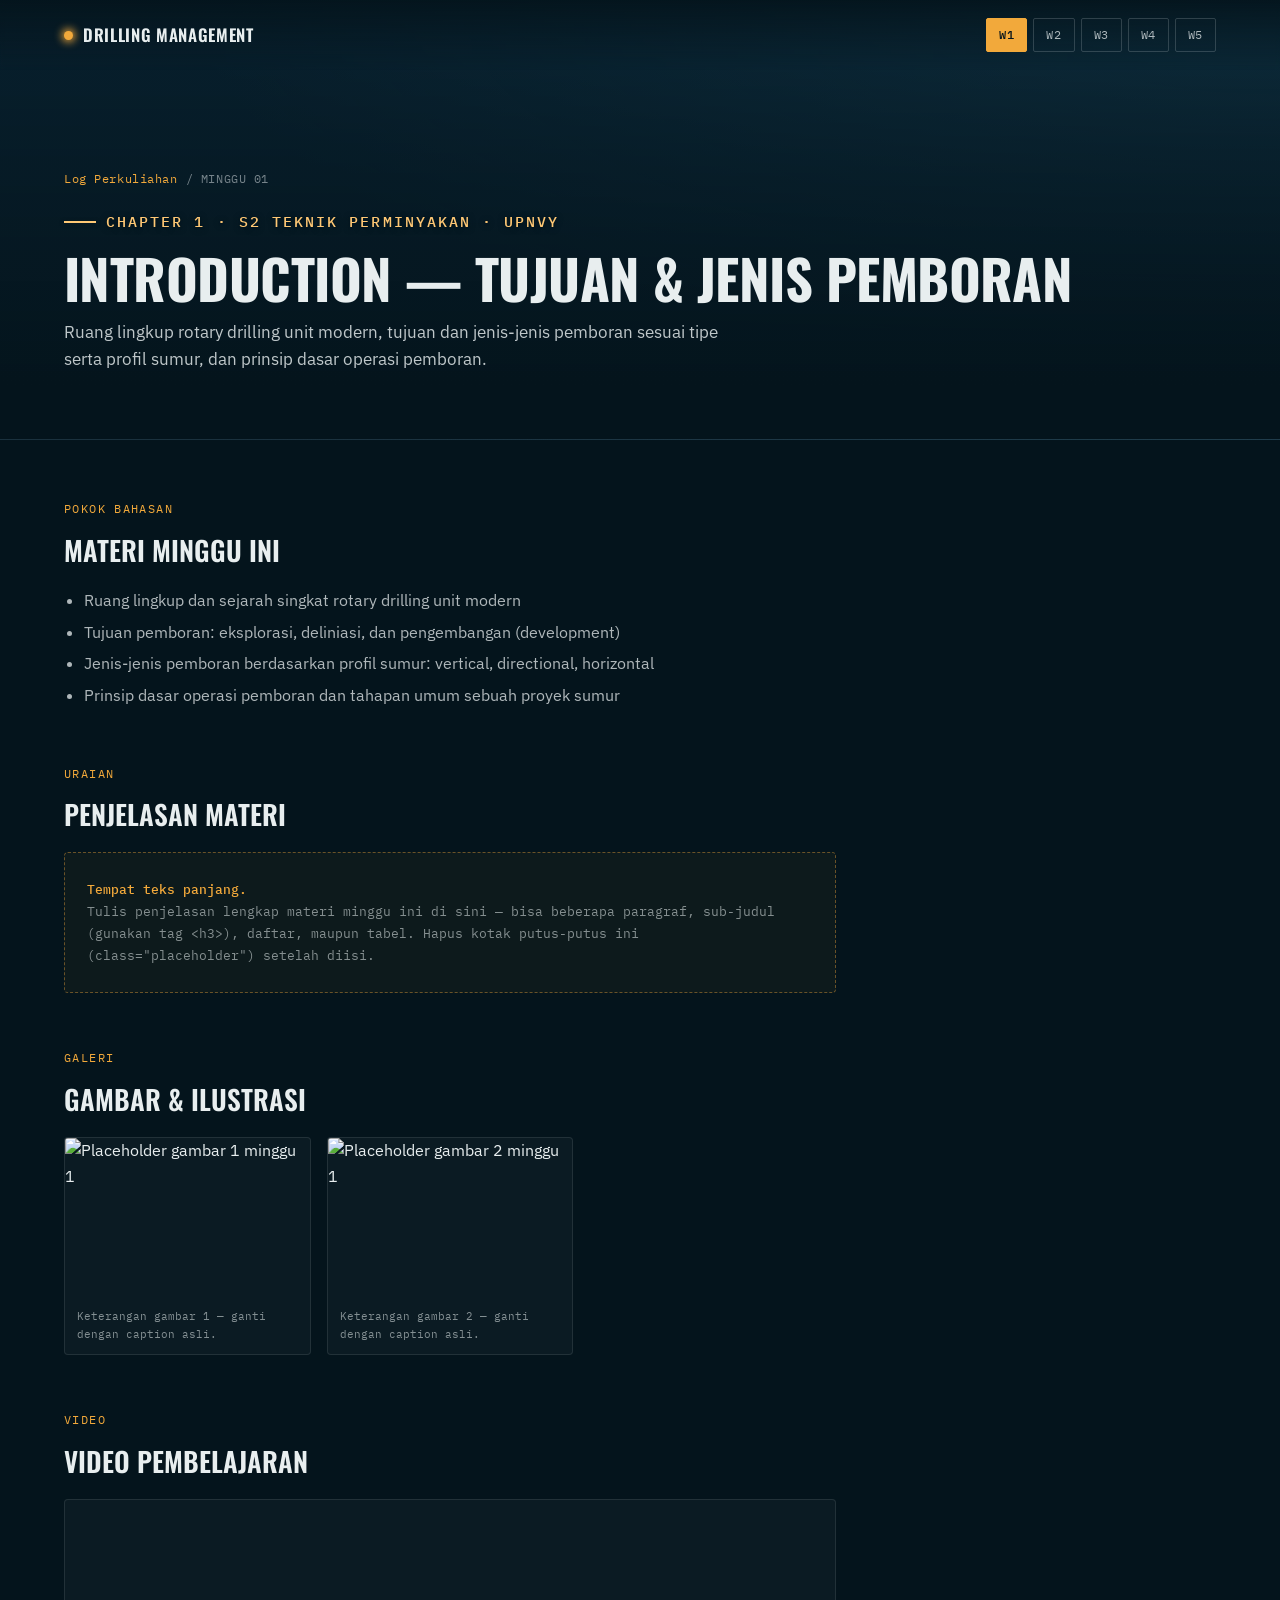
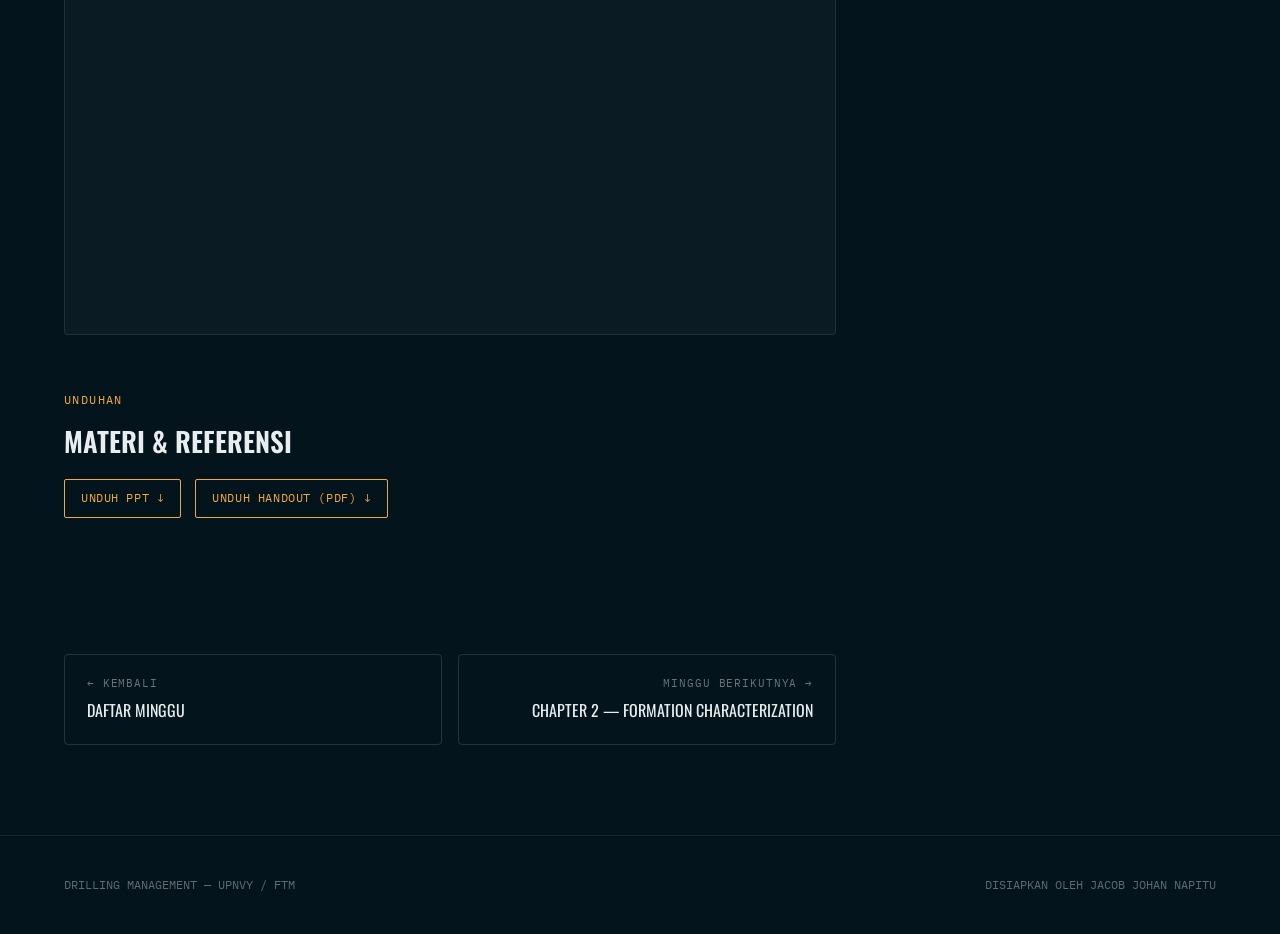
==== week1.html @ b5807e6e "Add files via upload" ====
<!DOCTYPE html>
<html lang="id">
<head>
<meta charset="UTF-8">
<meta name="viewport" content="width=device-width, initial-scale=1.0">
<title>Minggu 01 — Introduction — Tujuan &amp; Jenis Pemboran | Drilling Management UPNVY</title>
<link rel="stylesheet" href="styles.css">
<link rel="preconnect" href="https://fonts.googleapis.com">
<link href="https://fonts.googleapis.com/css2?family=Oswald:wght@400;500;600;700&family=IBM+Plex+Sans:wght@400;500;600&family=IBM+Plex+Mono:wght@400;500&display=swap" rel="stylesheet">
</head>
<body>

<header>
  <div class="brand"><a href="index.html"><span class="dot"></span>DRILLING MANAGEMENT</a></div>
  <nav class="weeks" id="weekNav">
    <a href="week1.html" class="active">W1</a>
    <a href="week2.html">W2</a>
    <a href="week3.html">W3</a>
    <a href="week4.html">W4</a>
    <a href="week5.html">W5</a>
  </nav>
</header>

<section class="page-hero">
  <div class="breadcrumb"><a href="index.html">Log Perkuliahan</a> / MINGGU 01</div>
  <div class="eyebrow">Chapter 1 · S2 Teknik Perminyakan · UPNVY</div>
  <h1>Introduction — Tujuan &amp; Jenis Pemboran</h1>
  <p class="hero-sub">Ruang lingkup rotary drilling unit modern, tujuan dan jenis-jenis pemboran sesuai tipe serta profil sumur, dan prinsip dasar operasi pemboran.</p>
</section>

<section class="content">

  <div class="content-block">
    <div class="section-label">Pokok Bahasan</div>
    <h2>Materi Minggu Ini</h2>
    <ul>
      <li>Ruang lingkup dan sejarah singkat rotary drilling unit modern</li>
      <li>Tujuan pemboran: eksplorasi, deliniasi, dan pengembangan (development)</li>
      <li>Jenis-jenis pemboran berdasarkan profil sumur: vertical, directional, horizontal</li>
      <li>Prinsip dasar operasi pemboran dan tahapan umum sebuah proyek sumur</li>
    </ul>
  </div>

  <div class="content-block">
    <div class="section-label">Uraian</div>
    <h2>Penjelasan Materi</h2>
    <!-- Ganti isi placeholder di bawah ini dengan teks penjelasan lengkap untuk minggu 1 -->
    <div class="placeholder">
      <strong>Tempat teks panjang.</strong><br>
      Tulis penjelasan lengkap materi minggu ini di sini — bisa beberapa paragraf,
      sub-judul (gunakan tag &lt;h3&gt;), daftar, maupun tabel. Hapus kotak putus-putus ini
      (class="placeholder") setelah diisi.
    </div>
  </div>

  <div class="content-block">
    <div class="section-label">Galeri</div>
    <h2>Gambar &amp; Ilustrasi</h2>
    <!-- Duplikat blok <figure> untuk menambah gambar. Ganti src dan figcaption. -->
    <div class="gallery">
      <figure>
        <img src="https://via.placeholder.com/600x400/0B2A3D/E8EEEF?text=Gambar+1" alt="Placeholder gambar 1 minggu 1">
        <figcaption>Keterangan gambar 1 — ganti dengan caption asli.</figcaption>
      </figure>
      <figure>
        <img src="https://via.placeholder.com/600x400/0B2A3D/E8EEEF?text=Gambar+2" alt="Placeholder gambar 2 minggu 1">
        <figcaption>Keterangan gambar 2 — ganti dengan caption asli.</figcaption>
      </figure>
    </div>
  </div>

  <div class="content-block">
    <div class="section-label">Video</div>
    <h2>Video Pembelajaran</h2>
    <!-- Ganti src di bawah dengan tautan embed YouTube/Vimeo untuk minggu 1 -->
    <div class="video-frame">
      <iframe src="about:blank" title="Video minggu 1" allowfullscreen></iframe>
    </div>
  </div>

  <div class="content-block">
    <div class="section-label">Unduhan</div>
    <h2>Materi &amp; Referensi</h2>
    <!-- Ganti href="#" dengan tautan file PPT/PDF asli, misal ke folder /slides/week1.pptx -->
    <div class="downloads">
      <a class="ppt-btn" href="#">UNDUH PPT ↓</a>
      <a class="ppt-btn" href="#">UNDUH HANDOUT (PDF) ↓</a>
    </div>
  </div>

</section>

<div class="page-nav">
  <a href="index.html" class="prev">
    <div class="dir">← KEMBALI</div>
    <div class="ttl">Daftar Minggu</div>
  </a>
  <a href="week2.html" class="next">
    <div class="dir">MINGGU BERIKUTNYA →</div>
    <div class="ttl">Chapter 2 — Formation Characterization</div>
  </a>
</div>

<footer>
  <div>DRILLING MANAGEMENT — UPNVY / FTM</div>
  <div>DISIAPKAN OLEH JACOB JOHAN NAPITU</div>
</footer>

</body>
</html>
---- styles.css ----
/* ============================================================
   DRILLING MANAGEMENT — Shared Stylesheet
   Dipakai oleh index.html dan semua week*.html
   ============================================================ */

:root{
  --abyss:#04141C;
  --deep:#0B2A3D;
  --steel:#1D4E5F;
  --foam:#E8EEEF;
  --amber:#F2A93B;
  --rust:#C1502E;
  --font-display:'Oswald', sans-serif;
  --font-body:'IBM Plex Sans', sans-serif;
  --font-mono:'IBM Plex Mono', monospace;
}

*{margin:0;padding:0;box-sizing:border-box;}
html{scroll-behavior:smooth;}
body{
  background:var(--abyss);
  color:var(--foam);
  font-family:var(--font-body);
  line-height:1.6;
}
a{color:inherit;text-decoration:none;}
img{max-width:100%;display:block;}

/* ===== NAV ===== */
header{
  position:fixed;top:0;left:0;right:0;z-index:100;
  display:flex;align-items:center;justify-content:space-between;
  padding:18px 5vw;
  background:linear-gradient(180deg, rgba(4,20,28,0.92), rgba(4,20,28,0));
  backdrop-filter:blur(2px);
  gap:16px;flex-wrap:wrap;
}
.brand{
  font-family:var(--font-display);
  font-weight:600;
  letter-spacing:0.04em;
  font-size:1.05rem;
  display:flex;align-items:center;gap:10px;
}
.brand a{display:flex;align-items:center;gap:10px;}
.brand .dot{
  width:9px;height:9px;border-radius:50%;
  background:var(--amber);
  box-shadow:0 0 8px 2px var(--amber);
  animation:pulse-dot 2.4s ease-in-out infinite;
}
nav.weeks{display:flex;gap:6px;flex-wrap:wrap;}
nav.weeks a{
  position:relative;
  font-family:var(--font-mono);
  font-size:0.72rem;
  letter-spacing:0.05em;
  padding:7px 12px;
  border:1px solid rgba(232,238,239,0.18);
  border-radius:2px;
  color:rgba(232,238,239,0.75);
  transition:all .2s ease;
}
nav.weeks a:hover{
  border-color:var(--amber);
  color:var(--amber);
  background:rgba(242,169,59,0.08);
}
nav.weeks a.active{
  border-color:var(--amber);
  color:var(--abyss);
  background:var(--amber);
  font-weight:500;
}

@keyframes pulse-dot{
  0%,100%{opacity:.35;transform:scale(0.85);}
  50%{opacity:1;transform:scale(1.15);}
}

/* ===== HERO (index) ===== */
.hero{
  position:relative;
  height:100vh;
  min-height:640px;
  display:flex;
  flex-direction:column;
  justify-content:flex-end;
  overflow:hidden;
}
.hero-photo{
  position:absolute;inset:0;
  background-image:
    linear-gradient(180deg, rgba(4,20,28,0.45) 0%, rgba(4,20,28,0.25) 45%, rgba(4,20,28,0.92) 100%),
    url('https://images.unsplash.com/photo-1690508313456-bf8c851e8319?fm=jpg&q=80&w=2400&auto=format&fit=crop');
  background-size:cover;
  background-position:center 62%;
  filter:saturate(0.9) contrast(1.05);
}
.hero-content{
  position:relative;z-index:2;
  padding:0 5vw 92px;
  max-width:820px;
}
.eyebrow{
  font-family:var(--font-mono);
  font-weight:500;
  font-size:0.92rem;
  letter-spacing:0.14em;
  color:#FFC875;
  text-shadow:0 1px 6px rgba(4,20,28,0.9), 0 1px 2px rgba(4,20,28,1);
  text-transform:uppercase;
  margin-bottom:20px;
  display:flex;align-items:center;gap:10px;
}
.eyebrow::before{content:'';width:32px;height:2px;background:#FFC875;box-shadow:0 1px 4px rgba(4,20,28,0.9);}
h1{
  font-family:var(--font-display);
  font-weight:700;
  font-size:clamp(2.4rem, 6vw, 4.6rem);
  line-height:1.02;
  letter-spacing:-0.01em;
  text-transform:uppercase;
  margin-bottom:20px;
}
h1 span{color:var(--amber);}
.hero-sub{
  font-size:1.05rem;
  color:rgba(232,238,239,0.82);
  max-width:560px;
  margin-bottom:6px;
}
.hero-meta{
  margin-top:28px;
  font-family:var(--font-mono);
  font-size:0.76rem;
  color:rgba(232,238,239,0.6);
  letter-spacing:0.03em;
}

/* ===== ANIMATED WAVES ===== */
.wave-wrap{
  position:absolute;bottom:0;left:0;width:100%;height:110px;
  z-index:1;overflow:hidden;
}
.wave-layer{
  position:absolute;left:0;width:100%;height:100%;
  background-repeat:repeat-x;
  background-size:800px 100%;
}
.wave-1{
  bottom:0;
  background-image:url("data:image/svg+xml,%3Csvg xmlns='http://www.w3.org/2000/svg' viewBox='0 0 800 110'%3E%3Cpath d='M0,55 C100,20 200,90 400,55 C600,20 700,90 800,55 L800,110 L0,110 Z' fill='%230B2A3D'/%3E%3C/svg%3E");
  opacity:0.88;
  animation:wave-scroll-l 16s linear infinite;
}
.wave-2{
  bottom:-14px;
  background-image:url("data:image/svg+xml,%3Csvg xmlns='http://www.w3.org/2000/svg' viewBox='0 0 800 90' %3E%3Cpath d='M0,45 C120,15 220,75 400,45 C580,15 680,75 800,45 L800,90 L0,90 Z' fill='%2304141C'/%3E%3C/svg%3E");
  opacity:0.95;
  animation:wave-scroll-r 24s linear infinite;
}
@keyframes wave-scroll-l{
  from{background-position-x:0;}
  to{background-position-x:-800px;}
}
@keyframes wave-scroll-r{
  from{background-position-x:0;}
  to{background-position-x:800px;}
}

/* ===== SECTION: INTRO ===== */
.intro{
  padding:90px 5vw 60px;
  max-width:900px;
  border-bottom:1px solid rgba(232,238,239,0.08);
}
.section-label{
  font-family:var(--font-mono);
  font-size:0.72rem;
  letter-spacing:0.12em;
  color:var(--amber);
  text-transform:uppercase;
  margin-bottom:14px;
}
.intro h2{
  font-family:var(--font-display);
  font-size:clamp(1.6rem,3vw,2.2rem);
  text-transform:uppercase;
  margin-bottom:18px;
  font-weight:600;
}
.intro p{color:rgba(232,238,239,0.75);max-width:680px;}
.lecturer{
  margin-top:26px;
  font-family:var(--font-mono);
  font-size:0.8rem;
  color:rgba(232,238,239,0.6);
}

/* ===== WEEK MENU (index) ===== */
.log{
  padding:60px 5vw 100px;
}
.log-header{
  display:flex;justify-content:space-between;align-items:baseline;
  margin-bottom:36px;flex-wrap:wrap;gap:10px;
}
.log-header h2{
  font-family:var(--font-display);
  font-size:clamp(1.6rem,3vw,2.2rem);
  text-transform:uppercase;
}
.entry{
  display:grid;
  grid-template-columns:110px 1fr auto;
  gap:28px;
  align-items:start;
  padding:28px 0;
  border-top:1px solid rgba(232,238,239,0.1);
  transition:background .2s ease;
}
.entry:hover{background:rgba(29,78,95,0.12);}
.entry:last-child{border-bottom:1px solid rgba(232,238,239,0.1);}
.entry-week{
  font-family:var(--font-mono);
  font-size:0.85rem;
  color:var(--amber);
  letter-spacing:0.05em;
  padding-top:4px;
}
.entry-week small{
  display:block;
  color:rgba(232,238,239,0.45);
  font-size:0.68rem;
  margin-top:4px;
}
.entry-body h3{
  font-family:var(--font-display);
  font-weight:500;
  font-size:1.25rem;
  text-transform:uppercase;
  margin-bottom:8px;
  letter-spacing:0.01em;
}
.entry-body p{
  color:rgba(232,238,239,0.65);
  font-size:0.92rem;
  max-width:560px;
}
.entry-action{
  display:flex;align-items:center;padding-top:4px;
}
.ppt-btn, .open-btn{
  font-family:var(--font-mono);
  font-size:0.72rem;
  letter-spacing:0.05em;
  padding:9px 16px;
  border:1px solid var(--amber);
  color:var(--amber);
  border-radius:2px;
  white-space:nowrap;
  transition:all .2s ease;
  display:inline-block;
}
.ppt-btn:hover, .open-btn:hover{background:var(--amber);color:var(--abyss);}

/* ===== WEEK PAGE ===== */
.page-hero{
  position:relative;
  padding:170px 5vw 60px;
  border-bottom:1px solid rgba(232,238,239,0.08);
  background:
    linear-gradient(180deg, rgba(11,42,61,0.55), rgba(4,20,28,1) 88%),
    radial-gradient(ellipse at top right, rgba(29,78,95,0.5), transparent 60%);
}
.breadcrumb{
  font-family:var(--font-mono);
  font-size:0.72rem;
  letter-spacing:0.05em;
  color:rgba(232,238,239,0.5);
  margin-bottom:22px;
  display:flex;align-items:center;gap:8px;
}
.breadcrumb a{color:var(--amber);}
.breadcrumb a:hover{text-decoration:underline;}
.page-hero .eyebrow{margin-bottom:16px;}
.page-hero h1{font-size:clamp(2rem,5vw,3.4rem);margin-bottom:14px;}
.page-hero .hero-sub{max-width:680px;}

.content{
  padding:60px 5vw 40px;
  max-width:900px;
}
.content-block{
  margin-bottom:56px;
}
.content-block .section-label{margin-bottom:10px;}
.content-block h2{
  font-family:var(--font-display);
  font-size:clamp(1.3rem,2.4vw,1.7rem);
  text-transform:uppercase;
  font-weight:600;
  margin-bottom:16px;
}
.content-block p{
  color:rgba(232,238,239,0.75);
  max-width:700px;
  margin-bottom:14px;
}
.content-block ul{
  color:rgba(232,238,239,0.75);
  max-width:700px;
  padding-left:20px;
  margin-bottom:14px;
}
.content-block li{margin-bottom:6px;}

/* Placeholder box: menandai tempat konten tambahan (teks, gambar, video) akan diisi */
.placeholder{
  border:1px dashed rgba(242,169,59,0.4);
  border-radius:4px;
  padding:26px 22px;
  background:rgba(242,169,59,0.04);
  color:rgba(232,238,239,0.55);
  font-family:var(--font-mono);
  font-size:0.8rem;
  line-height:1.7;
}
.placeholder strong{color:var(--amber);font-weight:500;}

.gallery{
  display:grid;
  grid-template-columns:repeat(auto-fill, minmax(220px, 1fr));
  gap:16px;
}
.gallery figure{
  border:1px solid rgba(232,238,239,0.1);
  border-radius:4px;
  overflow:hidden;
  background:rgba(232,238,239,0.03);
}
.gallery img{width:100%;height:160px;object-fit:cover;}
.gallery figcaption{
  padding:10px 12px;
  font-family:var(--font-mono);
  font-size:0.7rem;
  color:rgba(232,238,239,0.55);
}

.video-frame{
  position:relative;width:100%;padding-top:56.25%;
  border:1px solid rgba(232,238,239,0.1);border-radius:4px;overflow:hidden;
  background:rgba(232,238,239,0.03);
}
.video-frame iframe{
  position:absolute;inset:0;width:100%;height:100%;border:0;
}

.downloads{display:flex;gap:14px;flex-wrap:wrap;}

/* ===== PAGE NAV (prev/next) ===== */
.page-nav{
  display:flex;justify-content:space-between;align-items:stretch;
  gap:16px;flex-wrap:wrap;
  padding:40px 5vw 90px;
  max-width:900px;
}
.page-nav a{
  flex:1;min-width:220px;
  border:1px solid rgba(232,238,239,0.14);
  border-radius:4px;
  padding:20px 22px;
  transition:all .2s ease;
}
.page-nav a:hover{border-color:var(--amber);background:rgba(242,169,59,0.06);}
.page-nav .dir{
  font-family:var(--font-mono);
  font-size:0.68rem;
  letter-spacing:0.08em;
  color:rgba(232,238,239,0.45);
  margin-bottom:6px;
}
.page-nav .ttl{
  font-family:var(--font-display);
  font-size:1rem;
  text-transform:uppercase;
  color:var(--foam);
}
.page-nav .next{text-align:right;}

/* ===== FOOTER ===== */
footer{
  padding:40px 5vw;
  border-top:1px solid rgba(232,238,239,0.08);
  font-family:var(--font-mono);
  font-size:0.72rem;
  color:rgba(232,238,239,0.4);
  display:flex;justify-content:space-between;flex-wrap:wrap;gap:10px;
}

@media (max-width:720px){
  .entry{grid-template-columns:1fr;gap:10px;}
  .entry-action{justify-content:flex-start;}
  nav.weeks{display:none;}
  .page-nav .next{text-align:left;}
}

@media (prefers-reduced-motion: reduce){
  .wave-1,.wave-2,.brand .dot{animation:none !important;}
}
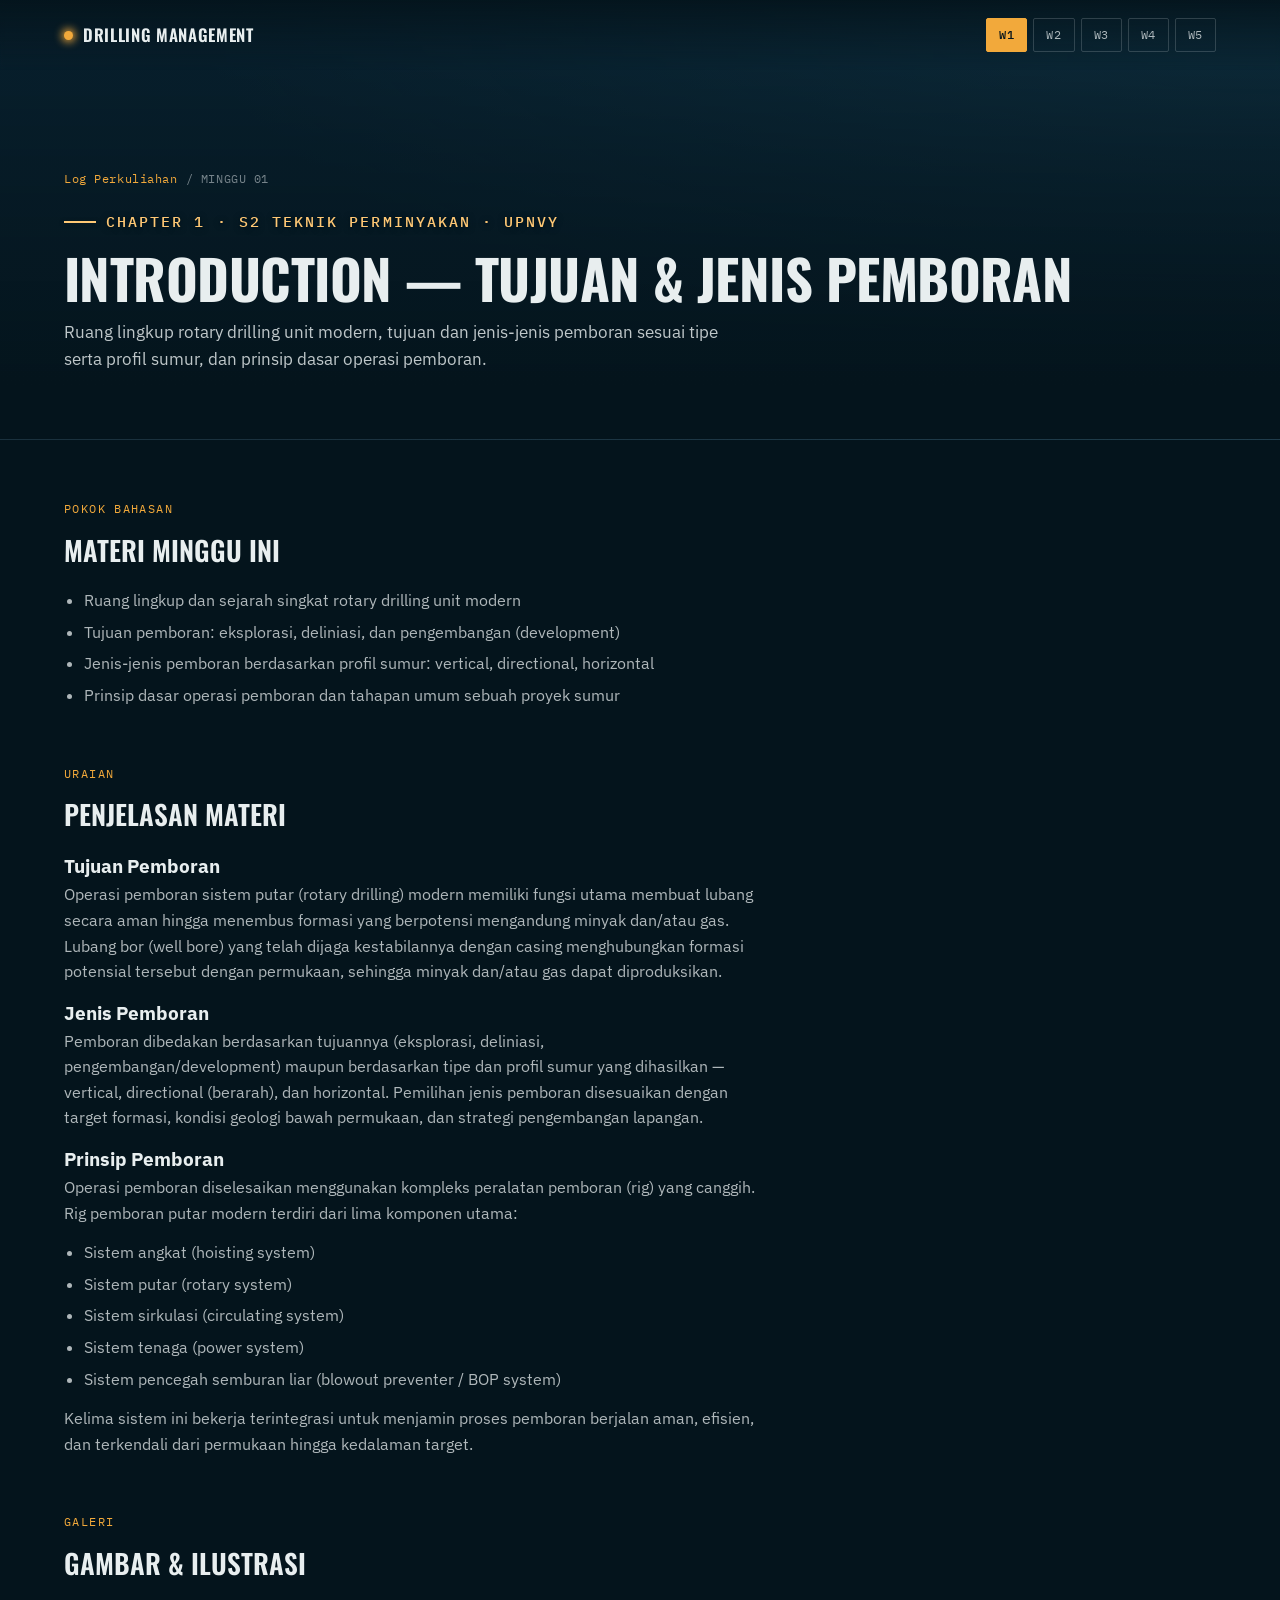
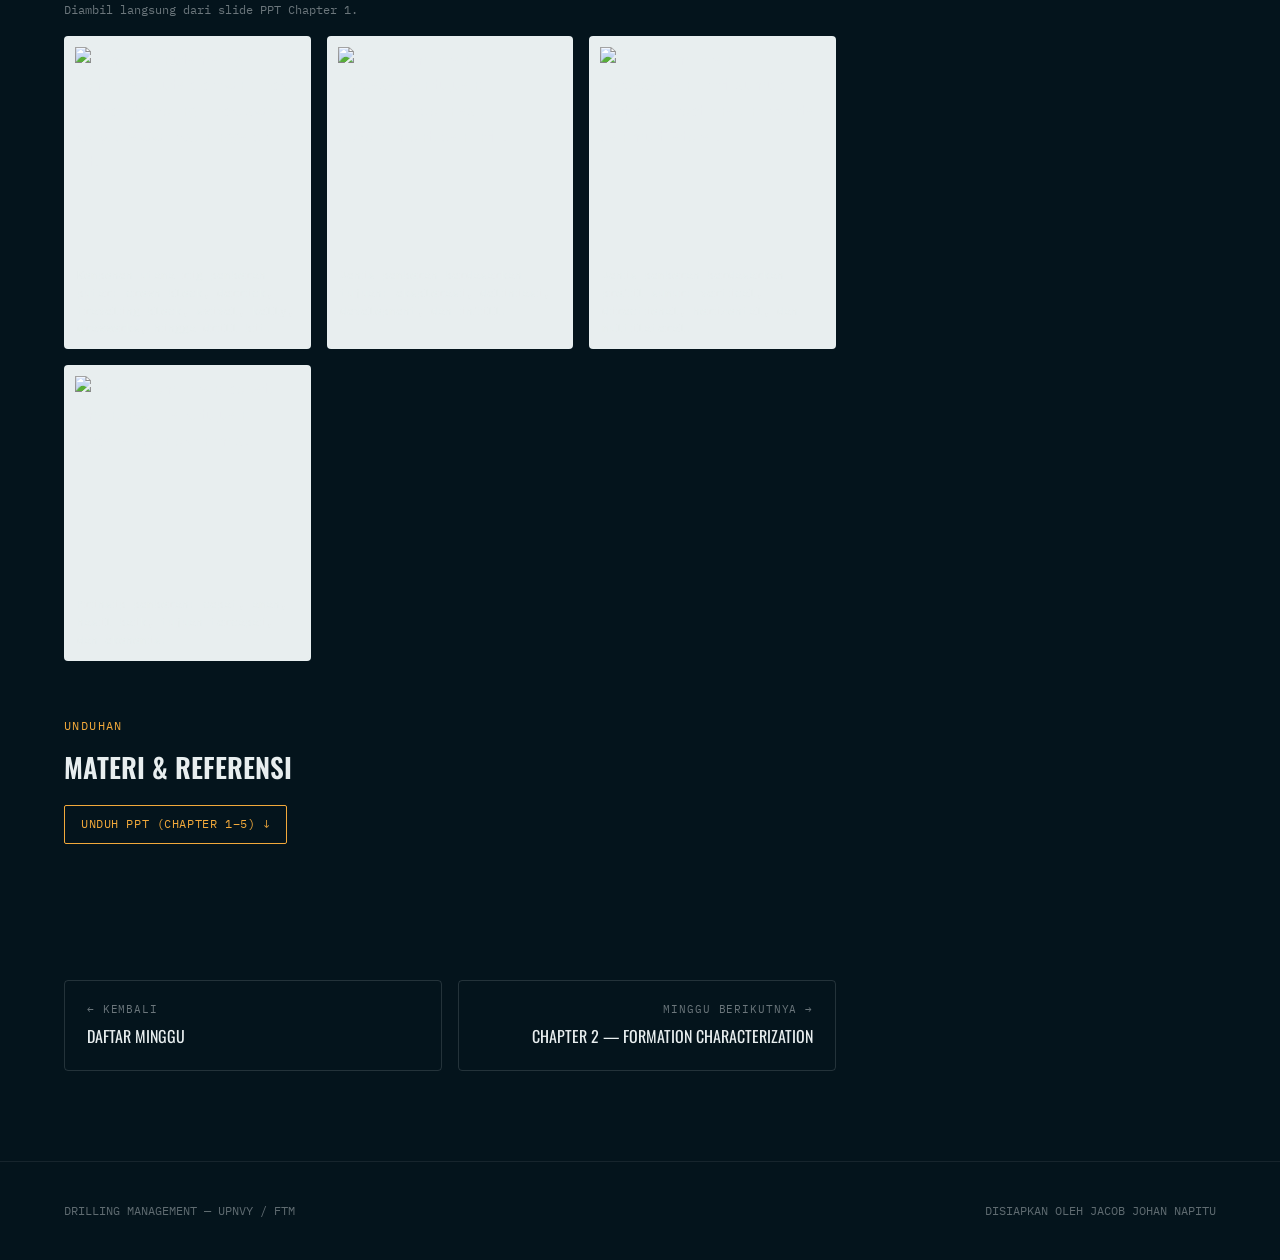
==== commit 27199e4a: "Add files via upload" ====
--- a/week1.html
+++ b/week1.html
@@ -44,47 +44,53 @@
   <div class="content-block">
     <div class="section-label">Uraian</div>
     <h2>Penjelasan Materi</h2>
-    <!-- Ganti isi placeholder di bawah ini dengan teks penjelasan lengkap untuk minggu 1 -->
-    <div class="placeholder">
-      <strong>Tempat teks panjang.</strong><br>
-      Tulis penjelasan lengkap materi minggu ini di sini — bisa beberapa paragraf,
-      sub-judul (gunakan tag &lt;h3&gt;), daftar, maupun tabel. Hapus kotak putus-putus ini
-      (class="placeholder") setelah diisi.
+    <h3>Tujuan Pemboran</h3>
+      <p>Operasi pemboran sistem putar (rotary drilling) modern memiliki fungsi utama membuat lubang secara aman hingga menembus formasi yang berpotensi mengandung minyak dan/atau gas. Lubang bor (well bore) yang telah dijaga kestabilannya dengan casing menghubungkan formasi potensial tersebut dengan permukaan, sehingga minyak dan/atau gas dapat diproduksikan.</p>
+
+      <h3>Jenis Pemboran</h3>
+      <p>Pemboran dibedakan berdasarkan tujuannya (eksplorasi, deliniasi, pengembangan/development) maupun berdasarkan tipe dan profil sumur yang dihasilkan &mdash; vertical, directional (berarah), dan horizontal. Pemilihan jenis pemboran disesuaikan dengan target formasi, kondisi geologi bawah permukaan, dan strategi pengembangan lapangan.</p>
+
+      <h3>Prinsip Pemboran</h3>
+      <p>Operasi pemboran diselesaikan menggunakan kompleks peralatan pemboran (rig) yang canggih. Rig pemboran putar modern terdiri dari lima komponen utama:</p>
+      <ul>
+        <li>Sistem angkat (hoisting system)</li>
+        <li>Sistem putar (rotary system)</li>
+        <li>Sistem sirkulasi (circulating system)</li>
+        <li>Sistem tenaga (power system)</li>
+        <li>Sistem pencegah semburan liar (blowout preventer / BOP system)</li>
+      </ul>
+      <p>Kelima sistem ini bekerja terintegrasi untuk menjamin proses pemboran berjalan aman, efisien, dan terkendali dari permukaan hingga kedalaman target.</p>
     </div>
-  </div>
-
   <div class="content-block">
     <div class="section-label">Galeri</div>
     <h2>Gambar &amp; Ilustrasi</h2>
-    <!-- Duplikat blok <figure> untuk menambah gambar. Ganti src dan figcaption. -->
+    <p style="font-family:var(--font-mono);font-size:0.72rem;color:rgba(232,238,239,0.45);margin-bottom:16px;">Diambil langsung dari slide PPT Chapter 1.</p>
     <div class="gallery">
       <figure>
-        <img src="https://via.placeholder.com/600x400/0B2A3D/E8EEEF?text=Gambar+1" alt="Placeholder gambar 1 minggu 1">
-        <figcaption>Keterangan gambar 1 — ganti dengan caption asli.</figcaption>
+        <img src="images/week1-rig-diagram.png" alt="Komponen utama rig pemboran putar: crown block, derrick, traveling block, swivel, kelly, drawworks, hingga drill bit." loading="lazy">
+        <figcaption>Komponen utama rig pemboran putar: crown block, derrick, traveling block, swivel, kelly, drawworks, hingga drill bit.</figcaption>
       </figure>
       <figure>
-        <img src="https://via.placeholder.com/600x400/0B2A3D/E8EEEF?text=Gambar+2" alt="Placeholder gambar 2 minggu 1">
-        <figcaption>Keterangan gambar 2 — ganti dengan caption asli.</figcaption>
+        <img src="images/week1-jenis-tujuan.png" alt="Jenis pemboran berdasarkan tujuan: eksplorasi, deliniasi, development, dan infill." loading="lazy">
+        <figcaption>Jenis pemboran berdasarkan tujuan: eksplorasi, deliniasi, development, dan infill.</figcaption>
       </figure>
-    </div>
-  </div>
-
-  <div class="content-block">
-    <div class="section-label">Video</div>
-    <h2>Video Pembelajaran</h2>
-    <!-- Ganti src di bawah dengan tautan embed YouTube/Vimeo untuk minggu 1 -->
-    <div class="video-frame">
-      <iframe src="about:blank" title="Video minggu 1" allowfullscreen></iframe>
+      <figure>
+        <img src="images/week1-jenis-profil-sumur.png" alt="Jenis pemboran berdasarkan profil sumur: vertical, directional, horizontal, dan multilateral." loading="lazy">
+        <figcaption>Jenis pemboran berdasarkan profil sumur: vertical, directional, horizontal, dan multilateral.</figcaption>
+      </figure>
+      <figure>
+        <img src="images/week1-prinsip-pemboran.png" alt="Prinsip pemboran: cepat, aman, hasil baik, tujuan tercapai, dan ekonomis." loading="lazy">
+        <figcaption>Prinsip pemboran: cepat, aman, hasil baik, tujuan tercapai, dan ekonomis.</figcaption>
+      </figure>
     </div>
   </div>
 
   <div class="content-block">
     <div class="section-label">Unduhan</div>
     <h2>Materi &amp; Referensi</h2>
-    <!-- Ganti href="#" dengan tautan file PPT/PDF asli, misal ke folder /slides/week1.pptx -->
+    <!-- File PPT sumber (mencakup Chapter 1-5). Jika nanti dipecah per-minggu, ganti href ke file masing-masing -->
     <div class="downloads">
-      <a class="ppt-btn" href="#">UNDUH PPT ↓</a>
-      <a class="ppt-btn" href="#">UNDUH HANDOUT (PDF) ↓</a>
+      <a class="ppt-btn" href="DRILLING_MANAGEMENT_Section-1.ppt">UNDUH PPT (CHAPTER 1&ndash;5) &#8595;</a>
     </div>
   </div>
 
--- a/styles.css
+++ b/styles.css
@@ -338,9 +338,9 @@
   border:1px solid rgba(232,238,239,0.1);
   border-radius:4px;
   overflow:hidden;
-  background:rgba(232,238,239,0.03);
-}
-.gallery img{width:100%;height:160px;object-fit:cover;}
+  background:var(--foam);
+}
+.gallery img{width:100%;height:220px;object-fit:contain;display:block;padding:10px;box-sizing:border-box;background:var(--foam);}
 .gallery figcaption{
   padding:10px 12px;
   font-family:var(--font-mono);
